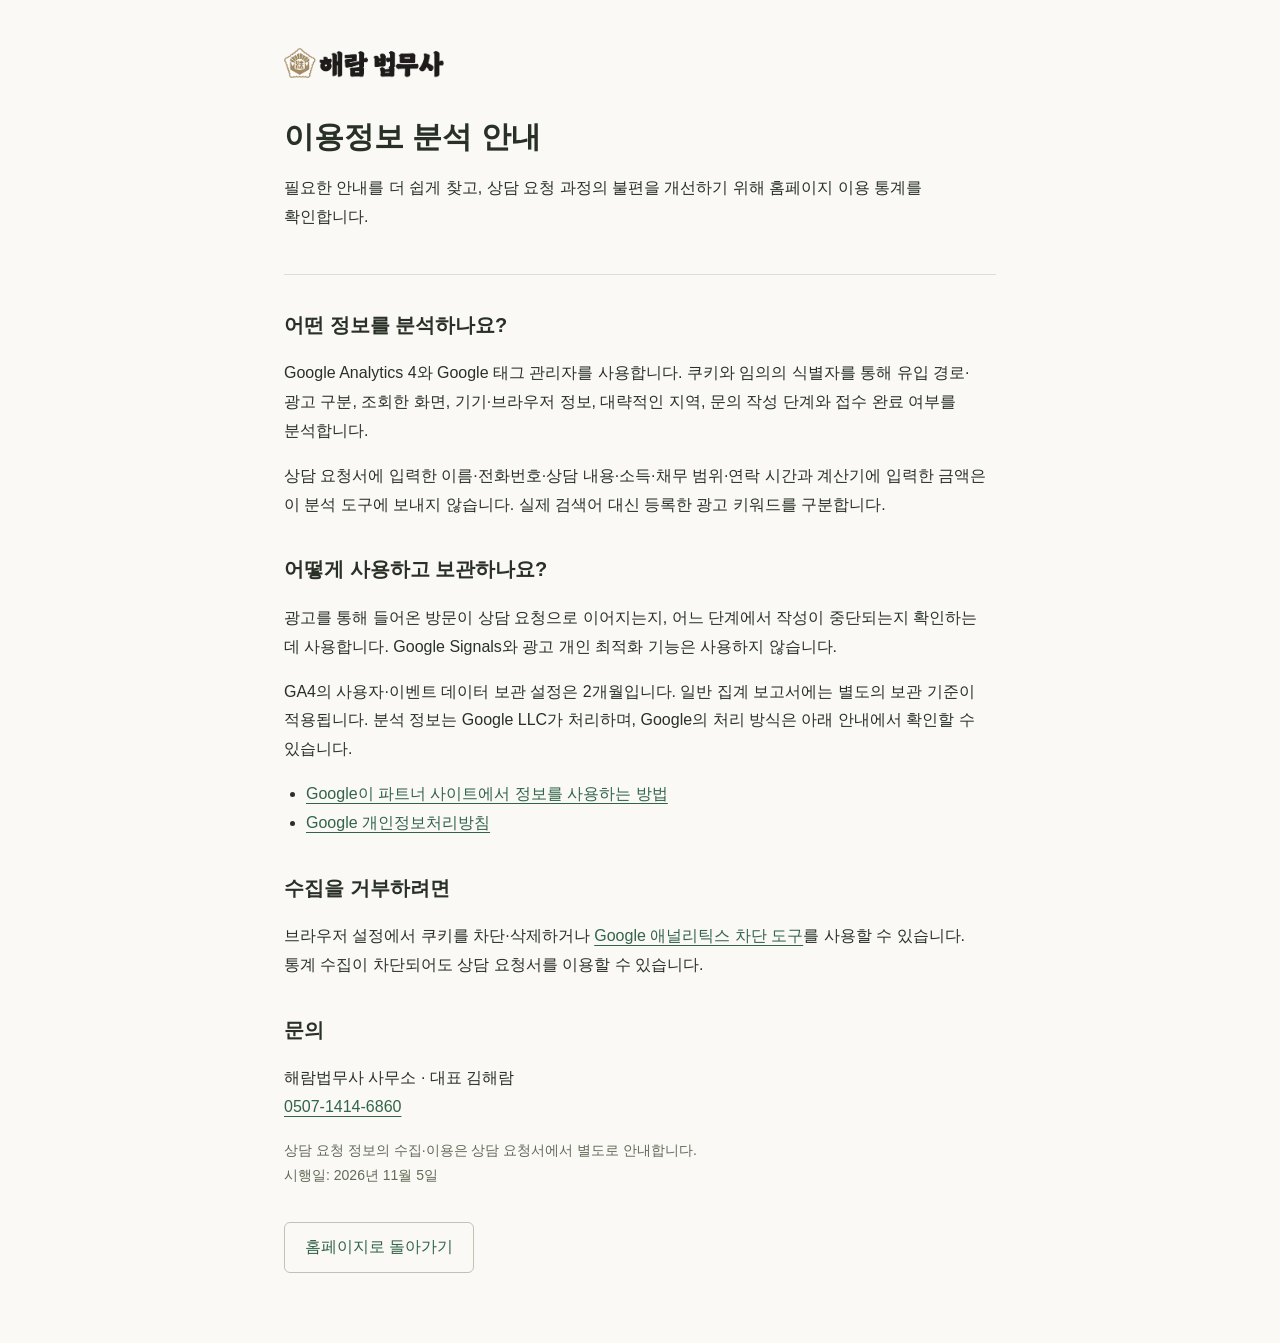
==== analytics-privacy.html @ 72f43873 "Add privacy-conscious GA4 journey tracking and deduplicated consultation conversions" ====
<!doctype html>
<html lang="ko"><head><meta charset="utf-8"><meta name="viewport" content="width=device-width,initial-scale=1"><meta name="robots" content="noindex,follow"><title>이용정보 분석 안내 | 해람법무사</title><link rel="icon" href="/favicon.png"><style>*{box-sizing:border-box}body{margin:0;background:#faf9f6;color:#293126;font:16px/1.8 -apple-system,BlinkMacSystemFont,"Apple SD Gothic Neo",sans-serif}main{max-width:760px;margin:auto;padding:48px 24px 70px}a{color:#326448;text-underline-offset:4px}header{border-bottom:1px solid #deded4;padding-bottom:26px;margin-bottom:32px}header img{width:160px;height:auto}h1{font-size:30px;line-height:1.4;margin:28px 0 14px}h2{font-size:20px;margin-top:32px}p,li{word-break:keep-all;overflow-wrap:anywhere}ul{padding-left:22px}.note{font-size:14px;color:#626b56}.home{display:inline-block;border:1px solid #bec4b4;padding:10px 20px;margin-top:20px;border-radius:6px;text-decoration:none}</style></head>
<body><main><header><a href="/" aria-label="해람법무사 홈페이지"><img src="assets/official-logo.png" alt="해람 법무사" width="393" height="76"></a><h1>이용정보 분석 안내</h1><p>필요한 안내를 더 쉽게 찾고, 상담 요청 과정의 불편을 개선하기 위해 홈페이지 이용 통계를 확인합니다.</p></header>
<h2>어떤 정보를 분석하나요?</h2>
<p>Google Analytics 4와 Google 태그 관리자를 사용합니다. 쿠키와 임의의 식별자를 통해 유입 경로·광고 구분, 조회한 화면, 기기·브라우저 정보, 대략적인 지역, 문의 작성 단계와 접수 완료 여부를 분석합니다.</p>
<p>상담 요청서에 입력한 이름·전화번호·상담 내용·소득·채무 범위·연락 시간과 계산기에 입력한 금액은 이 분석 도구에 보내지 않습니다. 실제 검색어 대신 등록한 광고 키워드를 구분합니다.</p>
<h2>어떻게 사용하고 보관하나요?</h2>
<p>광고를 통해 들어온 방문이 상담 요청으로 이어지는지, 어느 단계에서 작성이 중단되는지 확인하는 데 사용합니다. Google Signals와 광고 개인 최적화 기능은 사용하지 않습니다.</p>
<p>GA4의 사용자·이벤트 데이터 보관 설정은 2개월입니다. 일반 집계 보고서에는 별도의 보관 기준이 적용됩니다. 분석 정보는 Google LLC가 처리하며, Google의 처리 방식은 아래 안내에서 확인할 수 있습니다.</p>
<ul><li><a href="https://policies.google.com/technologies/partner-sites?hl=ko" target="_blank" rel="noopener noreferrer">Google이 파트너 사이트에서 정보를 사용하는 방법</a></li><li><a href="https://policies.google.com/privacy?hl=ko" target="_blank" rel="noopener noreferrer">Google 개인정보처리방침</a></li></ul>
<h2>수집을 거부하려면</h2>
<p>브라우저 설정에서 쿠키를 차단·삭제하거나 <a href="https://tools.google.com/dlpage/gaoptout?hl=ko" target="_blank" rel="noopener noreferrer">Google 애널리틱스 차단 도구</a>를 사용할 수 있습니다. 통계 수집이 차단되어도 상담 요청서를 이용할 수 있습니다.</p>
<h2>문의</h2><p>해람법무사 사무소 · 대표 김해람<br><a href="tel:050714146860">0507-1414-6860</a></p><p class="note">상담 요청 정보의 수집·이용은 상담 요청서에서 별도로 안내합니다.<br>시행일: 2026년 11월 5일</p><a class="home" href="/">홈페이지로 돌아가기</a></main></body></html>
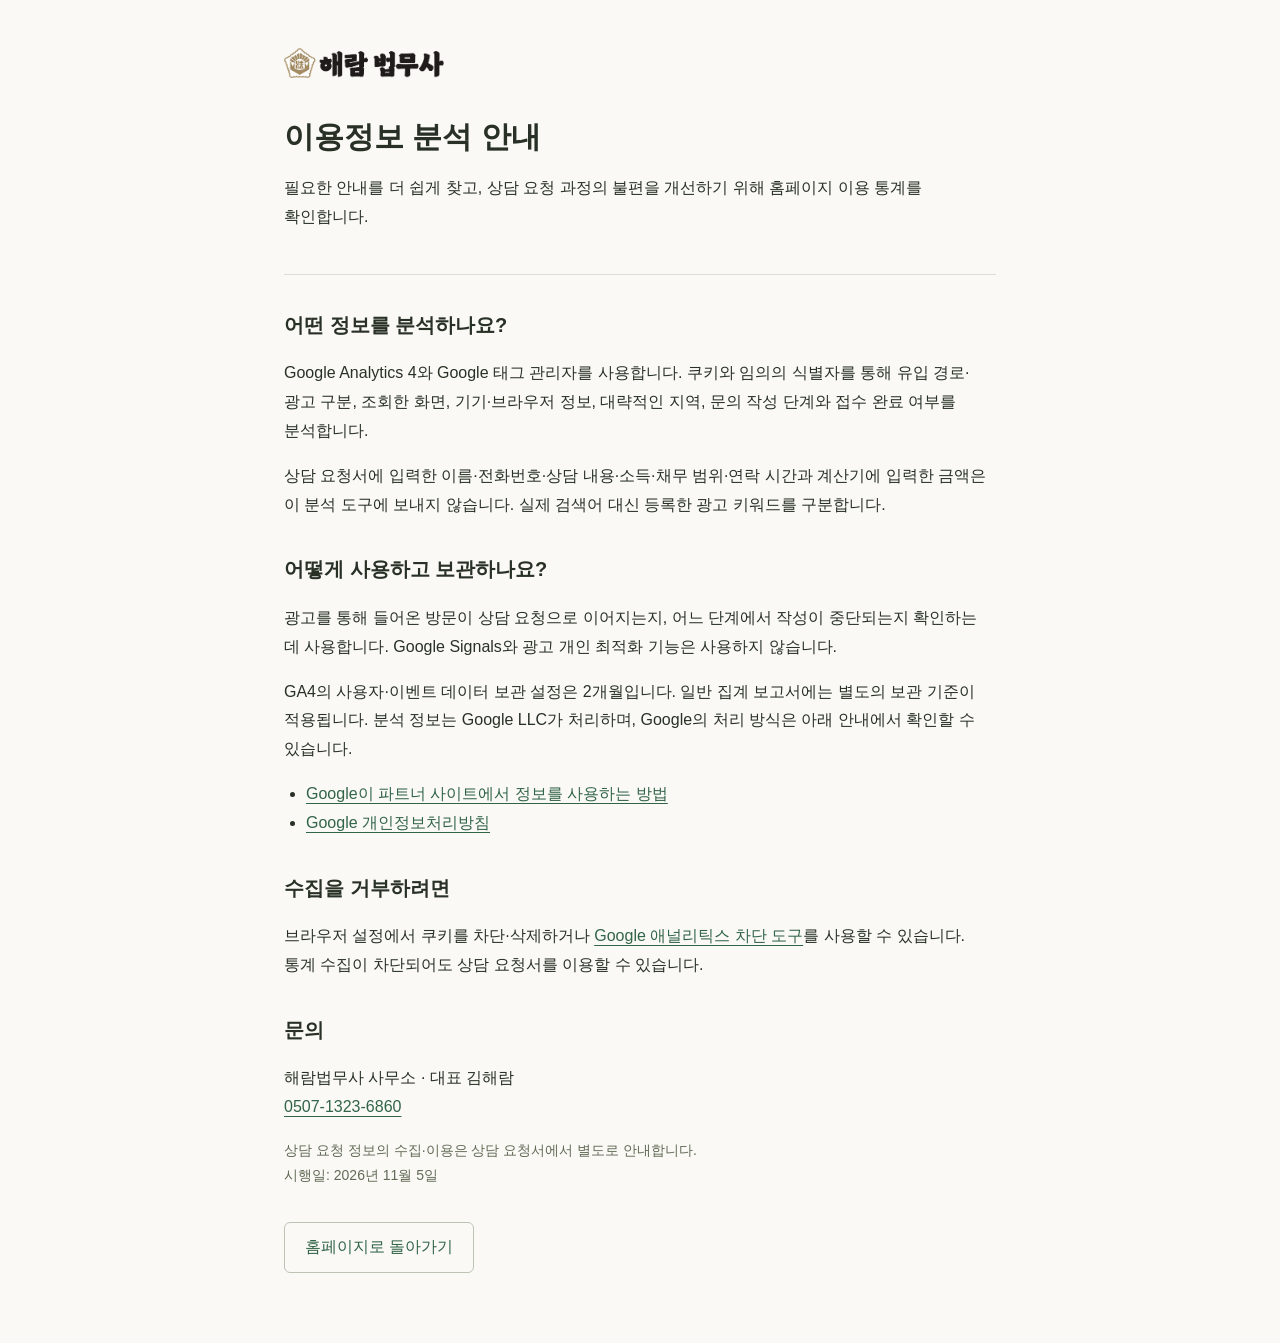
==== commit 0a0b6e97: "Use dedicated website SmartCall number for recovery" ====
--- a/analytics-privacy.html
+++ b/analytics-privacy.html
@@ -10,4 +10,4 @@
 <ul><li><a href="https://policies.google.com/technologies/partner-sites?hl=ko" target="_blank" rel="noopener noreferrer">Google이 파트너 사이트에서 정보를 사용하는 방법</a></li><li><a href="https://policies.google.com/privacy?hl=ko" target="_blank" rel="noopener noreferrer">Google 개인정보처리방침</a></li></ul>
 <h2>수집을 거부하려면</h2>
 <p>브라우저 설정에서 쿠키를 차단·삭제하거나 <a href="https://tools.google.com/dlpage/gaoptout?hl=ko" target="_blank" rel="noopener noreferrer">Google 애널리틱스 차단 도구</a>를 사용할 수 있습니다. 통계 수집이 차단되어도 상담 요청서를 이용할 수 있습니다.</p>
-<h2>문의</h2><p>해람법무사 사무소 · 대표 김해람<br><a href="tel:050714146860">0507-1414-6860</a></p><p class="note">상담 요청 정보의 수집·이용은 상담 요청서에서 별도로 안내합니다.<br>시행일: 2026년 11월 5일</p><a class="home" href="/">홈페이지로 돌아가기</a></main></body></html>
+<h2>문의</h2><p>해람법무사 사무소 · 대표 김해람<br><a href="tel:050713236860">0507-1323-6860</a></p><p class="note">상담 요청 정보의 수집·이용은 상담 요청서에서 별도로 안내합니다.<br>시행일: 2026년 11월 5일</p><a class="home" href="/">홈페이지로 돌아가기</a></main></body></html>
